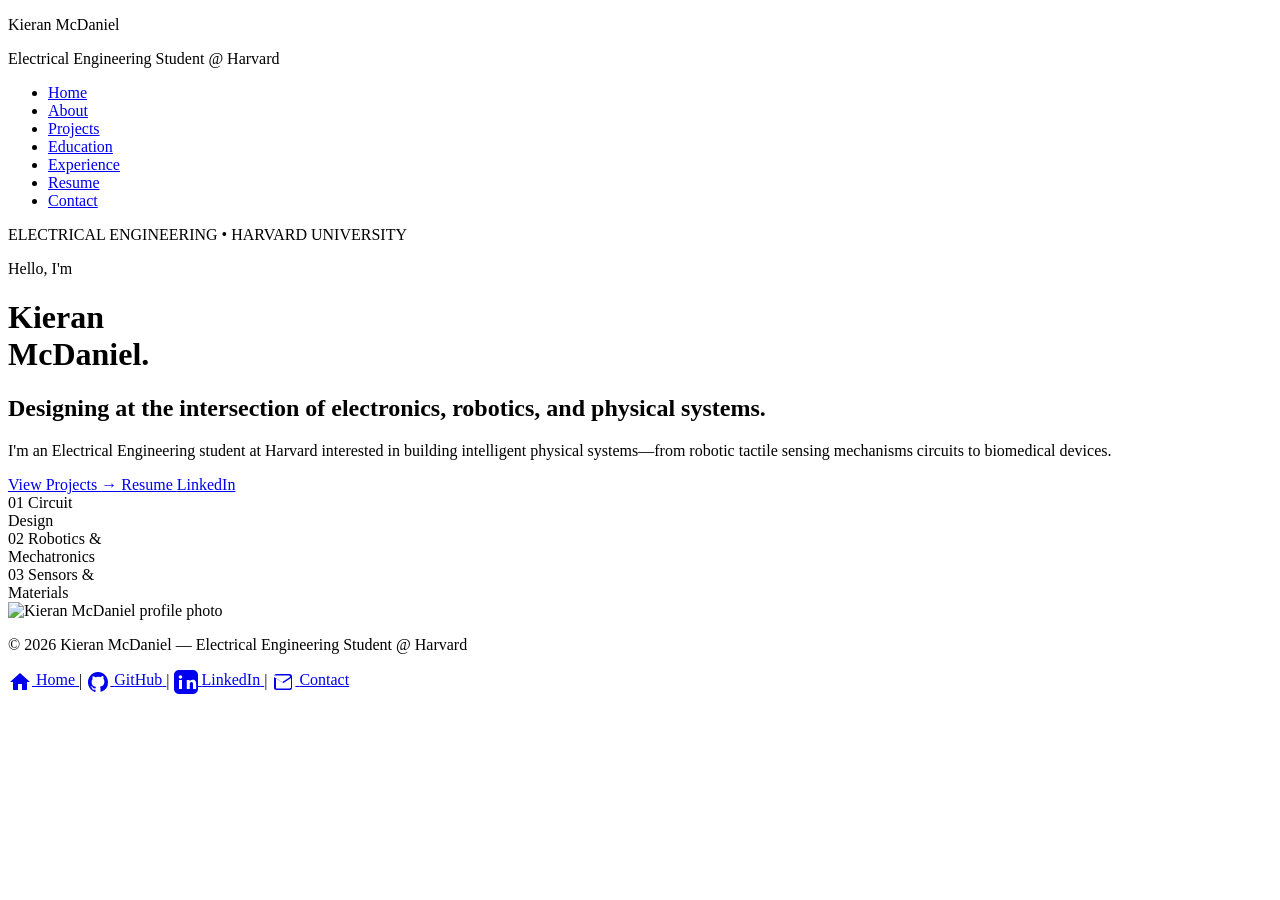
==== index.html @ 2b88a5a1 "Add files via upload" ====
<!DOCTYPE html>
<html lang="en">
<head>
  <meta charset="UTF-8">
  <meta name="viewport" content="width=device-width, initial-scale=1.0">
  <title>Homepage</title>
  <link rel="stylesheet" href="style.css">
</head>
<body>
  <div class="site-header">
    <div class="site-header-text">
      <p class="site-header-title">Kieran McDaniel</p>
      <span class="site-header-subtitle">Electrical Engineering Student @ Harvard</span>
    </div>
  </div>
  <nav class="nav-bar">
    <div class="nav-toggle" id="navToggle" aria-label="Open navigation" tabindex="0">
      <span></span>
      <span></span>
      <span></span>
    </div>
    <ul class="nav-tabs" id="navTabs">
      <li><a href="index.html">Home</a></li>
      <li><a href="about.html">About</a></li>
      <li><a href="projects.html">Projects</a></li>
      <li><a href="experience.html">Education</a></li>
      <li><a href="circuits.html">Experience</a></li>
      <li><a href="resume.html">Resume</a></li>
      <li><a href="contact.html">Contact</a></li>
    </ul>
  </nav>
  <script>
    const navToggle = document.getElementById('navToggle');
    const navTabs = document.getElementById('navTabs');
    navToggle.addEventListener('click', () => {
      navTabs.classList.toggle('open');
      if (window.innerWidth <= 700) {
        document.body.classList.toggle('menu-open', navTabs.classList.contains('open'));
      }
    });
    navToggle.addEventListener('keypress', (e) => {
      if (e.key === 'Enter' || e.key === ' ') {
        navTabs.classList.toggle('open');
      }
    });
    // Optional: close menu on link click (mobile UX)
    navTabs.querySelectorAll('a').forEach(link => {
      link.addEventListener('click', () => {
        if (window.innerWidth <= 700) navTabs.classList.remove('open');
      });
    });
  </script>

<div class="presentation">

  <!-- Subtle engineering background -->
  <div class="hero-grid"></div>

  <div class="intro-text">

    <div class="engineering-label">
      <span class="status-dot"></span>
      ELECTRICAL ENGINEERING • HARVARD UNIVERSITY
    </div>

    <p class="hero-intro">Hello, I'm</p>

    <h1>Kieran<br><span>McDaniel.</span></h1>

    <h2 class="hero-headline">
      Designing at the intersection of
      <span>electronics, robotics, and physical systems.</span>
    </h2>

    <p class="hero-description">
      I'm an Electrical Engineering student at Harvard interested in building
      intelligent physical systems—from robotic tactile sensing mechanisms circuits to biomedical devices.
    </p>


    <div class="intro-buttons">

      <a href="projects.html" class="intro-btn primary-btn">
        View Projects
        <span class="arrow">→</span>
      </a>

      <a href="resume.html" class="intro-btn">
        Resume
      </a>

      <a href="https://www.linkedin.com/in/kieran-mcdaniel-357561210/"
         target="_blank"
         class="intro-btn">
        LinkedIn
      </a>

    </div>

    <!-- Technical focus -->
    <div class="technical-focus">

      <div class="focus-item">
        <span class="focus-number">01</span>
        <span class="focus-text">Circuit<br>Design</span>
      </div>

      <div class="focus-item">
        <span class="focus-number">02</span>
        <span class="focus-text">Robotics &<br>Mechatronics</span>
      </div>

      <div class="focus-item">
        <span class="focus-number">03</span>
        <span class="focus-text">Sensors &<br>Materials</span>
      </div>

    </div>

  </div>

  <div class="hero-image-container">
    <img
        class="profile-pic"
        src="/Users/kieranmcdaniel/Documents/Portfolio/src/assets/pictures/pp.png"
        alt="Kieran McDaniel profile photo">
</div>
</div>

  <footer class="site-footer">
  <p>© 2026 Kieran McDaniel &mdash; Electrical Engineering Student @ Harvard</p>
  <p>
    <a href="index.html" class="footer-link">
      <svg width="24" height="24" fill="currentColor" viewBox="0 0 24 24" style="vertical-align:middle;"><path d="M10 20v-6h4v6h5v-8h3L12 3 2 12h3v8z"/></svg>
      <span class="footer-link-text">Home</span>
    </a> |
    <a href="https://github.com/ksmcdaniel" target="_blank" class="footer-link">
      <svg width="24" height="24" fill="currentColor" viewBox="0 0 24 24" style="vertical-align:middle;"><path d="M12 2C6.48 2 2 6.58 2 12.26c0 4.5 2.87 8.32 6.84 9.67.5.09.68-.22.68-.48 0-.24-.01-.87-.01-1.7-2.78.62-3.37-1.36-3.37-1.36-.45-1.18-1.1-1.5-1.1-1.5-.9-.63.07-.62.07-.62 1 .07 1.53 1.05 1.53 1.05.89 1.56 2.34 1.11 2.91.85.09-.66.35-1.11.63-1.37-2.22-.26-4.56-1.14-4.56-5.07 0-1.12.39-2.03 1.03-2.75-.1-.26-.45-1.3.1-2.7 0 0 .84-.28 2.75 1.05A9.38 9.38 0 0 1 12 6.84c.85.004 1.71.12 2.51.35 1.91-1.33 2.75-1.05 2.75-1.05.55 1.4.2 2.44.1 2.7.64.72 1.03 1.63 1.03 2.75 0 3.94-2.34 4.81-4.57 5.07.36.32.68.94.68 1.9 0 1.37-.01 2.47-.01 2.81 0 .27.18.58.69.48A10.01 10.01 0 0 0 22 12.26C22 6.58 17.52 2 12 2z"/></svg>
      <span class="footer-link-text">GitHub</span>
    </a> |
    <a href="https://www.linkedin.com/in/kieran-mcdaniel-357561210/" target="_blank" class="footer-link">
      <svg width="24" height="24" fill="currentColor" viewBox="0 0 24 24" style="vertical-align:middle;"><path d="M19 0h-14c-2.76 0-5 2.24-5 5v14c0 2.76 2.24 5 5 5h14c2.76 0 5-2.24 5-5v-14c0-2.76-2.24-5-5-5zm-11 19h-3v-9h3v9zm-1.5-10.28c-.97 0-1.75-.79-1.75-1.75s.78-1.75 1.75-1.75 1.75.79 1.75 1.75-.78 1.75-1.75 1.75zm15.5 10.28h-3v-4.5c0-1.08-.02-2.47-1.5-2.47-1.5 0-1.73 1.17-1.73 2.39v4.58h-3v-9h2.89v1.23h.04c.4-.75 1.38-1.54 2.84-1.54 3.04 0 3.6 2 3.6 4.59v4.72z"/></svg>
      <span class="footer-link-text">LinkedIn</span>
    </a> |
    <a href="contact.html" class="footer-link">
      <svg width="24" height="24" fill="currentColor" viewBox="0 0 24 24" style="vertical-align:middle;"><path d="M21 6.5a2.5 2.5 0 0 0-2.5-2.5h-13A2.5 2.5 0 0 0 3 6.5v11A2.5 2.5 0 0 0 5.5 20h13a2.5 2.5 0 0 0 2.5-2.5v-11zm-2.5-.5a.5.5 0 0 1 .5.5v.379l-8 5.333-8-5.333V6a.5.5 0 0 1 .5-.5h15zm.5 12a.5.5 0 0 1-.5.5h-13a.5.5 0 0 1-.5-.5V8.121l7.5 5 7.5-5V18z"/></svg>
      <span class="footer-link-text">Contact</span>
    </a>
  </p>
</footer>
</body>
</html>
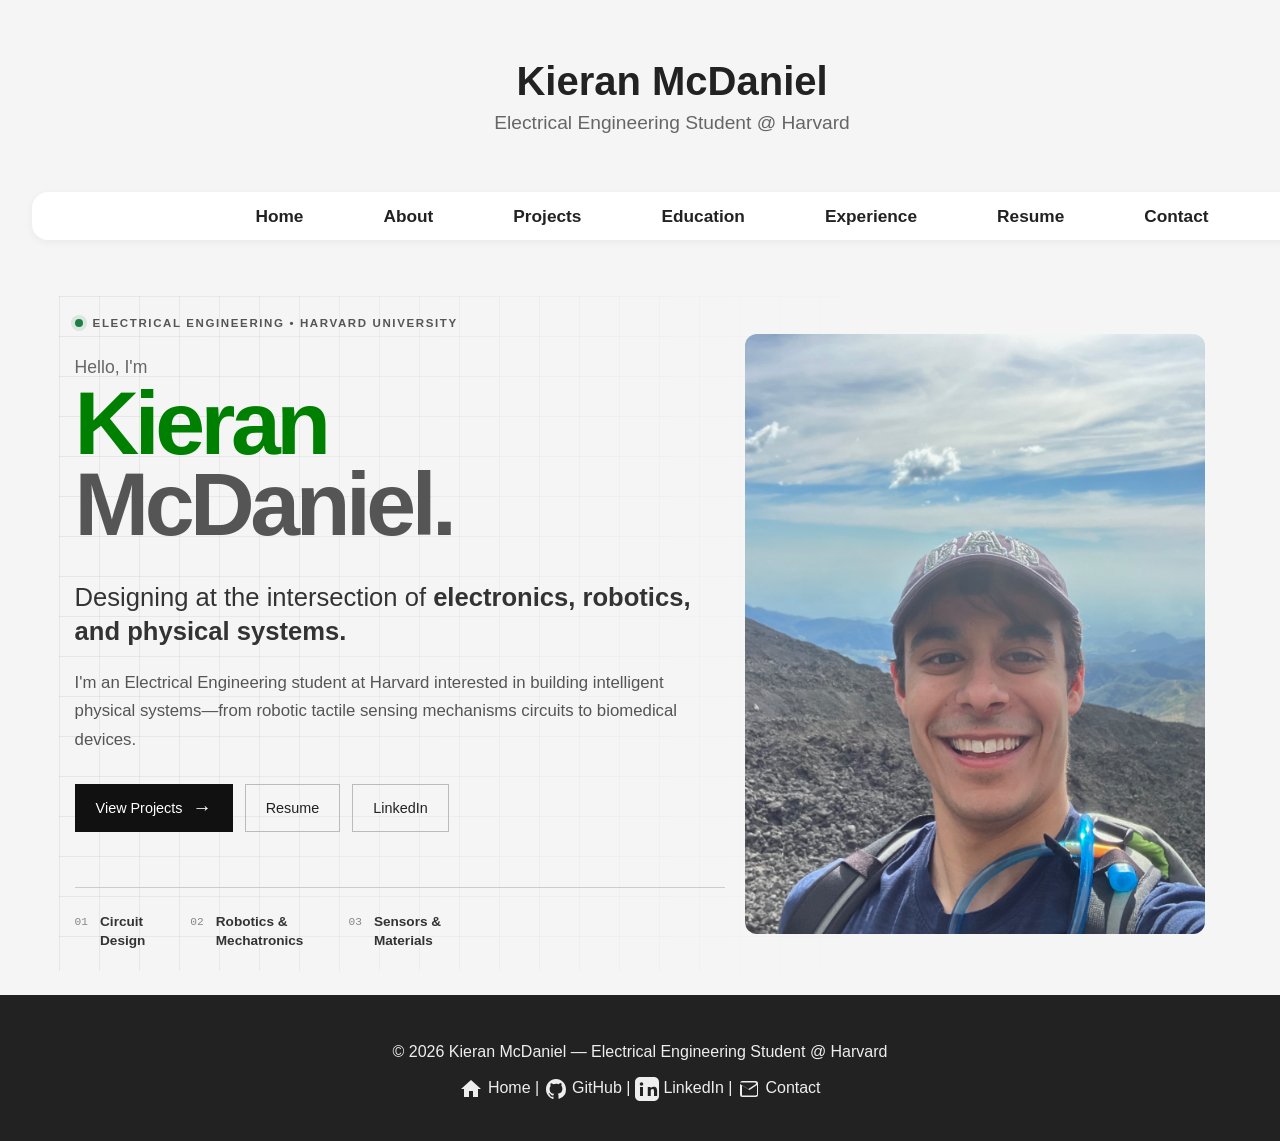
==== commit 70fe1cb1: "Add files via upload" ====
--- a/index.html
+++ b/index.html
@@ -122,7 +122,7 @@
   <div class="hero-image-container">
     <img
         class="profile-pic"
-        src="/Users/kieranmcdaniel/Documents/Portfolio/src/assets/pictures/pp.png"
+        src="pp.png"
         alt="Kieran McDaniel profile photo">
 </div>
 </div>
--- a/style.css
+++ b/style.css
@@ -0,0 +1,1803 @@
+/* Global box-sizing reset */
+html {
+  box-sizing: border-box;
+}
+*, *:before, *:after {
+  box-sizing: inherit;
+}
+
+@media (max-width: 600px) {
+  html, body {
+    overflow-x: hidden;
+  }
+  /* ensure contact sections never exceed viewport width */
+  .contact-page .contact-sections,
+  .contact-page .contact-sections * {
+    max-width: 100%;
+    box-sizing: border-box;
+  }
+}
+/* Individual project card */
+.project {
+    display: flex;
+    flex-direction: column;
+}
+
+.project-specs {
+    display: grid;
+    grid-template-columns: repeat(3, 1fr);
+    gap: 12px;
+    margin: 25px 0;
+}
+
+.spec-item {
+    padding: 16px;
+    border: 1px solid currentColor;
+    border-radius: 8px;
+}
+
+.spec-item strong {
+    display: block;
+    font-size: 1.4rem;
+    margin-bottom: 5px;
+}
+
+.spec-item span {
+    font-size: 0.85rem;
+    opacity: 0.75;
+}
+
+.project-details > div {
+    margin-top: 0;
+    margin-bottom: 20px;
+    max-width: 1400px;
+    margin: 0 auto;
+    padding: 0 50px;
+    box-sizing: border-box;
+}
+
+.project-details h4 {
+    margin-top: 0;
+    margin-bottom: 8px;
+}
+
+.project-overview + .project-overview {
+    margin-top: 15px;
+    margin-bottom: 15px;
+}
+
+.project-details p {
+    margin-top: 0;
+    margin-bottom: 12px;
+}
+
+@media (max-width: 768px) {
+    .project-specs {
+        grid-template-columns: repeat(2, 1fr);
+    }
+}
+
+/* =========================
+   HERO SECTION
+========================= */
+
+.presentation {
+    position: relative;
+    display: flex;
+    align-items: center;
+    justify-content: space-between;
+
+    min-height: 75vh;
+
+    padding: 80px 10%;
+    overflow: hidden;
+
+    gap: 80px;
+}
+
+
+/* =========================
+   ENGINEERING GRID
+========================= */
+
+.hero-grid {
+    position: absolute;
+    inset: 0;
+
+    background-image:
+        linear-gradient(
+            rgba(0, 0, 0, 0.06) 1px,
+            transparent 1px
+        ),
+        linear-gradient(
+            90deg,
+            rgba(0, 0, 0, 0.06) 1px,
+            transparent 1px
+        );
+
+    background-size: 40px 40px;
+
+    mask-image: linear-gradient(
+        to right,
+        black 0%,
+        transparent 75%
+    );
+
+    pointer-events: none;
+}
+
+
+/* =========================
+   INTRO TEXT
+========================= */
+
+.intro-text {
+    position: relative;
+    z-index: 2;
+
+    max-width: 720px;
+}
+
+
+.engineering-label {
+    display: flex;
+    align-items: center;
+    gap: 10px;
+
+    font-size: 0.72rem;
+    font-weight: 600;
+    letter-spacing: 0.14em;
+
+    margin-bottom: 28px;
+
+    color: #555;
+}
+
+
+.status-dot {
+    width: 8px;
+    height: 8px;
+
+    background: #1e7f43;
+    border-radius: 50%;
+
+    box-shadow: 0 0 0 4px rgba(30, 127, 67, 0.12);
+}
+
+
+.hero-intro {
+    font-size: 1.1rem;
+    margin-bottom: 5px;
+
+    color: #666;
+}
+
+
+.intro-text h1 {
+    font-size: clamp(4rem, 7vw, 7rem);
+    line-height: 0.9;
+
+    margin: 0;
+
+    font-weight: 700;
+    letter-spacing: -0.05em;
+}
+
+
+.intro-text h1 span {
+    color: #555;
+}
+
+
+.hero-headline {
+    max-width: 650px;
+
+    font-size: clamp(1.4rem, 2vw, 2rem);
+    line-height: 1.35;
+
+    margin-top: 35px;
+    margin-bottom: 20px;
+
+    font-weight: 500;
+}
+
+
+.hero-headline span {
+    font-weight: 650;
+}
+
+
+.hero-description {
+    max-width: 620px;
+
+    font-size: 1.05rem;
+    line-height: 1.7;
+
+    color: #555;
+
+    margin-bottom: 30px;
+}
+
+
+/* =========================
+   BUTTONS
+========================= */
+
+.intro-buttons {
+    display: flex;
+    flex-wrap: wrap;
+
+    gap: 12px;
+
+    margin-bottom: 55px;
+}
+
+
+.intro-btn {
+    display: inline-flex;
+    align-items: center;
+    gap: 10px;
+
+    padding: 12px 20px;
+
+    border: 1px solid #bbb;
+
+    text-decoration: none;
+    color: #222;
+
+    font-size: 0.9rem;
+    font-weight: 500;
+
+    transition:
+        background 0.2s ease,
+        color 0.2s ease,
+        transform 0.2s ease;
+}
+
+
+.intro-btn:hover {
+    transform: translateY(-2px);
+
+    background: #eee;
+}
+
+
+.primary-btn {
+    background: #111;
+    color: white;
+
+    border-color: #111;
+}
+
+
+.primary-btn:hover {
+    background: #333;
+}
+
+
+.arrow {
+    font-size: 1.2rem;
+
+    transition: transform 0.2s ease;
+}
+
+
+.primary-btn:hover .arrow {
+    transform: translateX(4px);
+}
+
+
+/* =========================
+   TECHNICAL FOCUS
+========================= */
+
+.technical-focus {
+    display: flex;
+
+    border-top: 1px solid #ccc;
+
+    padding-top: 25px;
+
+    gap: 45px;
+}
+
+
+.focus-item {
+    display: flex;
+    align-items: flex-start;
+
+    gap: 12px;
+}
+
+
+.focus-number {
+    font-size: 0.7rem;
+
+    color: #888;
+
+    font-family: monospace;
+
+    margin-top: 3px;
+}
+
+
+.focus-text {
+    font-size: 0.85rem;
+
+    line-height: 1.35;
+
+    font-weight: 600;
+}
+
+
+/* =========================
+   PROFILE IMAGE
+========================= */
+
+.profile-pic {
+    width: min(700px, 36vw); /* slightly smaller */
+    height: 600px;
+
+    object-fit: cover;
+
+    border-radius: 12px; /* rounds all four corners */
+    display: block;
+}
+
+
+/* Offset technical frame */
+
+
+
+/* =========================
+   IMAGE TAGS
+========================= */
+
+
+/* =========================
+   SUBTLE ANIMATIONS
+========================= */
+
+.intro-text {
+    animation: fadeUp 0.8s ease forwards;
+}
+
+
+.hero-image-container {
+    animation: fadeUp 0.8s ease 0.15s forwards;
+
+    opacity: 0;
+}
+
+
+@keyframes fadeUp {
+
+    from {
+        opacity: 0;
+        transform: translateY(20px);
+    }
+
+    to {
+        opacity: 1;
+        transform: translateY(0);
+    }
+
+}
+
+
+/* =========================
+   MOBILE
+========================= */
+
+@media (max-width: 900px) {
+
+    .presentation {
+        flex-direction: column;
+
+        align-items: flex-start;
+
+        padding: 60px 8%;
+
+        gap: 60px;
+    }
+
+
+    .image-frame {
+        width: min(450px, 80vw);
+    }
+
+
+    .technical-focus {
+        gap: 25px;
+    }
+
+}
+
+
+@media (max-width: 600px) {
+
+    .intro-text h1 {
+        font-size: 4rem;
+    }
+
+
+    .technical-focus {
+        flex-direction: column;
+
+        gap: 20px;
+    }
+
+
+    .hero-headline {
+        font-size: 1.35rem;
+    }
+
+}
+
+html, body {
+  height: 100%;
+}
+body {
+  display: flex;
+  flex-direction: column;
+  min-height: 100vh;
+  margin: 0;
+}
+
+/* main content grows to push footer down */
+.site-main,
+.presentation,
+.page-content {
+  flex: 1 0 auto;
+}
+/* 2 x 2 Photo Grid */ .photo-grid { display: grid; grid-template-columns: repeat(2, 1fr); gap: 25px; margin: 45px 0; } /* Individual photo */ .photo-card { position: relative; overflow: hidden; border-radius: 8px; cursor: pointer; background: #eee; } /* Image */ .photo-card img { width: 100%; height: 400px; display: cover; transition: transform 0.4s ease; } /* Caption overlay */ .photo-caption { position: absolute; bottom: 0; left: 0; right: 0; padding: 45px 25px 22px; color: white; background: linear-gradient( transparent, rgba(0, 0, 0, 0.85) ); opacity: 0; transform: translateY(15px); transition: opacity 0.3s ease, transform 0.3s ease; } /* Caption title */ .photo-caption h3 { margin: 0 0 6px; font-size: 1.2rem; } /* Caption text */ .photo-caption p { margin: 0; font-size: 0.95rem; line-height: 1.5; } /* Hover effects */ .photo-card:hover img { transform: scale(1.03); } .photo-card:hover .photo-caption { opacity: 1; transform: translateY(0); } /* Mobile */ @media (max-width: 650px) { .photo-grid { grid-template-columns: 1fr; gap: 20px; } }
+
+
+@media (max-width: 700px) {
+  .footer-link-text {
+    display: none;
+  }
+}
+
+body {
+  font-family: Arial, sans-serif;
+  text-align: center;
+  padding: 0 2rem 0;
+  background-color: #f5f5f5;
+  color: #333;
+}
+
+.nav-bar {
+  margin: 0 2rem 2rem;
+  max-width: 1400px;
+  min-width: 1400px;
+  margin-left: auto;
+  margin-right: auto;
+}
+
+.nav-tabs {
+  display: flex;
+  justify-content: center;
+  list-style: none;
+  padding: 0;
+  margin: 0 0 0 0;
+  background: #fff;
+  box-shadow: 0 2px 8px rgba(0,0,0,0.05);
+  transition: max-height 0.3s ease;
+  border-radius: 1rem;
+}
+
+/* Hamburger styles */
+.nav-toggle {
+  display: none;
+  position: absolute;
+  top: 1.5rem;
+  left: 1.5rem;
+  width: 2.5rem;
+  height: 2.5rem;
+  flex-direction: column;
+  justify-content: center;
+  align-items: center;
+  cursor: pointer;
+  z-index: 1001;
+}
+.nav-toggle span {
+  display: block;
+  width: 2rem;
+  height: 0.3rem;
+  margin: 0.3rem 0;
+  background: #333;
+  border-radius: 2px;
+  transition: 0.3s;
+}
+
+@media (max-width: 700px) {
+  /* remove body horizontal padding so centering uses full viewport */
+  body {
+    padding-left: 0;
+    padding-right: 0;
+  background: transparent;
+  color: #222;
+  border-radius: 8px;
+  font-weight: 700;
+  font-size: 1.08rem;
+  transition: background 0.2s, color 0.2s, transform 0.08s;
+  text-decoration: none;
+  box-shadow: none;
+  }
+
+  /* keep the hamburger fixed so it doesn't occupy layout width */
+  .nav-toggle {
+    position: fixed;
+  transform: translateY(-2px);
+    top: 1rem;
+    left: 1rem;
+/* Contact button styled like header nav button */
+.contact-btn {
+  display: inline-block;
+  padding: 1rem 2rem;
+  background: transparent;
+  color: #222;
+  border-radius: 8px;
+  font-weight: 700;
+  font-size: 1.08rem;
+  transition: background 0.2s, color 0.2s, transform 0.08s;
+  text-decoration: none;
+  box-shadow: none;
+  border: none;
+  cursor: pointer;
+}
+.contact-btn:hover {
+  background: #007bff;
+  color: #fff;
+  transform: translateY(-2px);
+}
+  }
+
+  /* ensure contact sections span full width then use internal padding for gutters */
+  .contact-sections {
+    width: 100%;
+    max-width: 400px;
+    padding: 0 1rem;
+    box-sizing: border-box;
+    margin: 2rem auto;
+  }
+
+  /* Force center visually by using calc and transform so it ignores the fixed nav-toggle */
+  .contact-sections {
+    left: 50%;
+    transform: translateX(-50%);
+    position: relative; /* allow left/transform without taking it out of flow */
+    max-width: 400px;
+    width: calc(100% - 2rem);
+  }
+}
+
+.nav-tabs {
+  flex-direction: row;
+  align-items: center;
+  max-height: none;
+  overflow: visible;
+  width: auto;
+}
+.nav-tabs.open {
+  max-height: none;
+}
+.nav-tabs li {
+  margin: 0 1.5rem;
+  width: auto;
+}
+.nav-tabs a {
+  padding: 1rem 2rem;
+  width: auto;
+  text-align: center;
+}
+.nav-toggle {
+  display: none;
+}
+body.menu-open {
+  overflow-x: hidden;
+}
+
+/* Mobile nav: show burger, collapse menu */
+@media (max-width: 700px) {
+  .nav-tabs {
+    flex-direction: column;
+    align-items: flex-start;
+    max-height: 0;
+    overflow: hidden;
+    margin: 0 0 2rem 0;
+    width: 100%;
+    box-shadow: none;
+    border-radius: 0;
+    background: #fff;
+    position: absolute;
+    top: 4.5rem;
+    left: 0;
+    right: 0;
+    z-index: 1000;
+  }
+  .nav-tabs.open {
+    max-height: 500px;
+    box-shadow: 0 2px 8px rgba(0,0,0,0.05);
+  }
+  .nav-tabs li {
+    margin: 0.5rem 1rem;
+    width: 100%;
+  }
+  .nav-tabs a {
+    padding: 1rem 1.5rem;
+    width: 100%;
+    text-align: left;
+  }
+  .nav-toggle {
+    display: flex;
+  }
+}
+
+h1 {
+  color: green;
+}
+
+/* Contact page sections layout */
+.contact-sections {
+  display: flex;
+  gap: 2rem;
+  justify-content: center;
+  align-items: flex-start;
+  margin: 2rem auto;
+  max-width: 900px;
+  width: 100%;
+  box-sizing: border-box;
+}
+.contact-form-section {
+  background: #fff;
+  padding: 2rem 1.5rem;
+  border-radius: 8px;
+  box-shadow: 0 2px 8px rgba(0,0,0,0.05);
+  /* allow the form column to grow and take remaining space */
+  flex: 1 1 350px;
+  min-width: 250px;
+}
+.contact-info-section {
+  background: #fff;
+  padding: 2rem 1.5rem;
+  border-radius: 8px;
+  box-shadow: 0 2px 8px rgba(0,0,0,0.05);
+  /* don't grow to match the form height; size to content */
+  flex: 0 1 320px;
+  min-width: 250px;
+  align-self: flex-start; /* keep it top-aligned */
+}
+.contact-form label {
+  display: block;
+  margin: 1rem 0 0.3rem 0;
+  font-weight: bold;
+}
+.contact-form input,
+.contact-form textarea {
+  width: 100%;
+  padding: 0.7rem;
+  margin-bottom: 1rem;
+  border: 1px solid #ccc;
+  border-radius: 4px;
+  font-size: 1rem;
+  box-sizing: border-box;
+}
+.contact-form button {
+  background: #222;
+  color: #fff;
+  border: none;
+  padding: 0.8rem 2rem;
+  border-radius: 4px;
+  font-size: 1rem;
+  cursor: pointer;
+  transition: background 0.2s;
+}
+.contact-form button:hover {
+  background: #444;
+}
+.contact-info-list {
+  list-style: none;
+  padding: 0;
+  margin: 1rem 0 0 0;
+  font-size: 1.1rem;
+}
+.contact-info-list li {
+  margin-bottom: 1rem;
+}
+
+/* Social link styles used in contact page */
+.contact-info-list .social-link {
+  display: inline-flex;
+  align-items: center;
+  gap: 0.4rem;
+  color: #222;
+  text-decoration: none;
+  font-weight: 600;
+}
+.contact-info-list .social-link svg {
+  color: #111;
+}
+.contact-info-list .social-link:hover {
+  text-decoration: underline;
+}
+
+@media (max-width: 800px) {
+  .contact-sections {
+    flex-direction: column;
+    gap: 1.5rem;
+    max-width: 400px;
+    width: 100%;
+    align-items: center;
+    margin: 0 auto;
+  }
+  .contact-form-section, .contact-info-section {
+    width: 100%;
+    max-width: 400px;
+    margin: 0 auto;
+  }
+  .contact-form {
+    display: flex;
+    flex-direction: column;
+    align-items: center;
+    width: 100%;
+  }
+  .contact-form label,
+  .contact-form input,
+  .contact-form textarea,
+  .contact-form button {
+    width: 100%;
+    max-width: 350px;
+    margin: 0 auto;
+  }
+}
+
+/* define UI vars */
+:root {
+  --burger-w: 2.5rem;
+  --center-adjust: 0px; /* tweak this if center needs nudging */
+}
+
+@media (max-width: 700px) {
+  .nav-toggle {
+    width: var(--burger-w);
+    height: calc(var(--burger-w) * 1);
+  }
+
+  /* Force center visually by compensating for half the burger width */
+  .contact-sections {
+    position: relative;
+    left: 50%;
+    transform: translateX(calc(-50% - (var(--burger-w) / 2) + var(--center-adjust)));
+    max-width: 400px;
+    width: calc(100% - 2rem);
+  }
+}
+
+/* Scoped contact-page fixes */
+.contact-page .page-content {
+  max-width: 900px;
+  margin: 0 auto;
+  padding: 0 1rem;
+  box-sizing: border-box;
+}
+.contact-page .contact-sections {
+  position: static;
+  left: auto;
+  transform: none;
+  width: 100%;
+  max-width: 900px;
+  margin: 2rem auto;
+  padding: 0;
+  box-sizing: border-box;
+}
+
+/* Prevent horizontal overflow on contact page (do not include footer) */
+.contact-page .page-content,
+.contact-page .contact-sections {
+  max-width: 100%;
+  overflow-x: hidden;
+}
+
+/* Desktop nav link styles */
+@media (min-width: 701px) {
+  .nav-tabs a {
+    background: transparent;
+    color: #222;
+    padding: 0.6rem 1rem;
+    border-radius: 6px;
+    transition: background 0.2s, color 0.2s, transform 0.08s;
+    text-decoration: none;
+    box-shadow: none;
+    font-weight: 700;
+  }
+  .nav-tabs a:hover {
+    background: #007bff;
+    color: #fff;
+    transform: translateY(-2px);
+  }
+  .nav-tabs a:focus {
+    outline: 2px solid #0056b3;
+    outline-offset: 2px;
+  }
+  .nav-tabs li + li {
+    margin-left: 1rem;
+  }
+}
+
+/* Mobile nav link styles (improve appearance inside the hamburger menu) */
+@media (max-width: 700px) {
+  .nav-tabs a {
+    display: block; /* ensure full clickable row */
+    color: #222;
+    font-size: 1.05rem;
+    font-weight: 600;
+    padding: 1rem 1.5rem;
+    text-decoration: none;
+    border-radius: 8px;
+    transition: background 0.15s ease, color 0.15s ease, transform 0.08s ease;
+  }
+  .nav-tabs a:hover {
+    background: rgba(0,0,0,0.04);
+    color: #111;
+  }
+  .nav-tabs a:focus {
+    outline: 3px solid rgba(0,123,255,0.25);
+    outline-offset: 2px;
+  }
+  /* mark current/active link if present on mobile */
+  .nav-tabs li.active a,
+  .nav-tabs a.active,
+  .nav-tabs a[aria-current="page"] {
+    background: #007bff;
+    color: #fff;
+  }
+}
+
+/* Desktop improvements: larger tabs and full-fitting active background */
+@media (min-width: 701px) {
+  .nav-tabs a {
+    font-size: 1.08rem; /* slightly larger for desktop */
+    padding: 0.85rem 1.25rem; /* increase padding so background fully covers the tab */
+    display: inline-block; /* allow background to hug the text */
+  }
+  /* Active / current page states */
+  .nav-tabs li.active a,
+  .nav-tabs a.active,
+  .nav-tabs a[aria-current="page"] {
+    background: #007bff;
+    color: #fff;
+    box-shadow: 0 6px 18px rgba(0,123,255,0.12);
+    transform: none;
+  }
+}
+
+/* Resume viewer styles */
+.resume-viewer p {
+  color: #444;
+  margin-bottom: 0.5rem;
+}
+
+.viewer-controls .button {
+  display: inline-block;
+  background: #222;
+  color: #fff;
+  padding: 0.5rem 0.9rem;
+  border-radius: 6px;
+  text-decoration: none;
+  font-weight: 600;
+}
+
+.viewer-controls .button:hover { background: #444; }
+
+@media (max-width: 700px) {
+  .pdf-embed iframe { height: 60vh; }
+}
+
+/* Experiences Article styles */
+
+.experience-list {
+  max-width: 1000px;
+  margin: 2rem auto;
+  padding: 0 1rem;
+  display: flex;
+  flex-direction: column;
+  gap: 1.5rem;
+}
+.experience-item {
+  display: flex;
+  flex-direction: column;
+  text-align: center;
+  align-items: center;
+  gap: 1rem;
+  background: #fff;
+  padding: 1rem;
+  border-radius: 8px;
+  box-shadow: 0 2px 10px rgba(0,0,0,0.03);
+}
+
+.company-logo {
+  width: 84px;
+  height: 84px;
+  object-fit: contain;
+  border-radius: 8px;
+  background: #fafafa;
+  padding: 8px;
+  flex: 0 0 84px;
+}
+.experience-content {
+    width: 90%;
+    display: flex;
+    flex-direction: column;
+    align-items: center;
+    text-align: center;
+
+    box-sizing: border-box;
+}
+
+.experience-content .role {
+  margin:  0 0 0.25rem 0;
+}
+
+.experience-content p {
+  text-align: left;
+}
+
+.experience-content .meta {
+  color: #666;
+  font-size: 0.95rem;
+  margin-bottom: 0.1rem;
+  margin-top: 0;
+}
+.experience-content ul {
+  margin: 0.5rem 0 0 1rem;
+  text-align: left;
+}
+
+@media (max-width: 700px) {
+  .experience-item {
+    flex-direction: row;
+    gap: 0.75rem;
+  }
+  .company-logo {
+    width: 64px;
+    height: 64px;
+    flex: 0 0 64px;
+  }
+}
+
+/* Education Article styles */
+
+.education-list {
+  max-width: 1000px;
+  margin: 2rem auto;
+  padding: 0 1rem;
+  display: flex;
+  flex-direction: column;
+  gap: 1.5rem;
+}
+
+.education-item {
+  display: flex;
+  gap: 1rem;
+  align-items: flex-start;
+  background: #fff;
+  padding: 1rem;
+  border-radius: 8px;
+  box-shadow: 0 2px 10px rgba(0,0,0,0.03);
+}
+
+.edu-logo {
+  width: 84px;
+  height: 84px;
+  object-fit: contain;
+  border-radius: 8px;
+  background: #fafafa;
+  padding: 8px;
+  flex: 0 0 84px;
+}
+
+.education-content {
+  flex: 1 1 auto;
+}
+
+.education-content p {
+  text-align: left;
+}
+
+.education-content .role,
+.education-content h3 {
+  margin: 0 0 0.25rem 0;
+}
+
+.education-content .meta {
+  color: #666;
+  font-size: 0.95rem;
+  margin-bottom: 0.1rem;
+  margin-top: 0;
+}
+
+.education-content ul {
+  margin: 0.5rem 0 0 1rem;
+    text-align: left;
+}
+
+@media (max-width: 700px) {
+  /* When stacked on small screens, keep education items top-aligned for readability */
+  .education-item {
+    flex-direction: row;
+    gap: 0.75rem;
+  }
+  .edu-logo {
+    width: 64px;
+    height: 64px;
+    flex: 0 0 64px;
+  }
+}
+
+.single-photo img {
+  width: 100%;
+  height: auto;
+  display: block;
+  border-radius: 8px;
+  margin: 0;
+  padding: 0;
+}
+
+.single-photo-caption {
+  text-align: center;
+  margin: 50 !important;
+  padding: 10 !important;
+  margin-bottom: 50px
+}
+
+.research-experience-item {
+    max-height: 800px;
+    overflow-y: auto;
+    overflow-x: hidden;
+}
+
+.three-photo-row { display: grid; grid-template-columns: repeat(3, 1fr); gap: 20px; width: 100%; margin: 20px 0; } .three-photo { position: relative; height: 280px; overflow: hidden; border-radius: 8px; cursor: pointer; background: #eee; } .three-photo img { width: 100%; height: 100%; object-fit: cover; display: block; transition: transform 0.4s ease; } /* Caption overlay */ .three-photo-caption { position: absolute; bottom: 0; left: 0; right: 0; padding: 50px 20px 20px; color: white; background: linear-gradient( transparent, rgba(0, 0, 0, 0.85) ); opacity: 0; transform: translateY(15px); transition: opacity 0.3s ease, transform 0.3s ease; } .three-photo-caption h3 { margin: 0 0 6px; font-size: 1.2rem; } .three-photo-caption p { margin: 0; font-size: 0.9rem; line-height: 1.5; } /* Hover effect */ .three-photo:hover img { transform: scale(1.05); } .three-photo:hover .three-photo-caption { opacity: 1; transform: translateY(0); } /* Mobile */ @media (max-width: 700px) { .three-photo-row { grid-template-columns: 1fr; } .three-photo { height: 300px; } }
+/* =========================================
+   PROJECTS PAGE
+   ========================================= */
+
+.projects-section {
+  max-width: 1100px;
+  margin: 0 auto;
+  padding: 70px 30px;
+}
+
+.projects-title {
+  font-size: 3rem;
+  margin-bottom: 20px;
+}
+
+.projects-intro {
+  max-width: 750px;
+  font-size: 1.15rem;
+  line-height: 1.7;
+  margin-bottom: 70px;
+}
+
+
+/* =========================================
+   GENERAL PROJECT STYLES
+   ========================================= */
+
+.project-label {
+  font-size: 0.75rem;
+  letter-spacing: 2px;
+  font-weight: 700;
+  opacity: 0.65;
+  margin-bottom: 10px;
+}
+
+.project-role {
+  font-weight: bold;
+  font-size: 1rem;
+  opacity: 1;
+  margin-top: -10px;
+  margin-bottom: 25px;
+}
+
+.project-description {
+  font-size: 1.1rem;
+  line-height: 1.7;
+}
+
+
+/* =========================================
+   FEATURED PROJECT
+   ========================================= */
+
+.featured-project {
+  margin-bottom: 100px;
+}
+
+.featured-project h2 {
+  font-size: 2.4rem;
+  margin: 0 0 10px;
+}
+
+.featured-project-image {
+  width: 100%;
+  margin: 35px 0;
+  border-radius: 8px;
+  overflow: hidden;
+}
+
+.featured-project-image img {
+  width: 100%;
+  display: block;
+}
+
+.project-text {
+  max-width: 850px;
+  line-height: 1.7;
+  margin-bottom: 50px;
+}
+
+.project-text h3 {
+  margin-top: 35px;
+  font-size: 1.4rem;
+}
+
+
+/* =========================================
+   PROJECT MEDIA
+   ========================================= */
+
+.project-media-grid {
+  display: grid;
+  grid-template-columns: repeat(2, 1fr);
+  gap: 25px;
+  margin-top: 20px;
+  margin-bottom: 10px;
+}
+
+.project-media-grid img {
+  width: 100%;
+  display: block;
+  border-radius: 8px;
+}
+
+.media-caption {
+  font-size: 0.85rem;
+  opacity: 0.65;
+  margin-top: 8px;
+}
+
+
+/* =========================================
+   LARGE PROJECT CARDS
+   ========================================= */
+
+.project-card-large {
+  margin: 100px 0;
+  padding-top: 70px;
+  border-top: 1px solid rgba(0, 0, 0, 0.15);
+}
+
+.project-card-content {
+  display: grid;
+  grid-template-columns: 1fr 1fr;
+  gap: 60px;
+  align-items: center;
+}
+
+.project-card-content.reverse {
+  grid-template-columns: 1fr 1fr;
+}
+
+.project-card-content h2 {
+  font-size: 2rem;
+  margin: 0 0 10px;
+}
+
+.project-card-content p {
+  line-height: 1.7;
+}
+
+.project-image {
+  overflow: hidden;
+  border-radius: 8px;
+}
+
+.project-image img {
+  width: 100%;
+  display: block;
+  transition: transform 0.4s ease;
+}
+
+.project-image:hover img {
+  transform: scale(1.03);
+}
+
+
+/* =========================================
+   SMALL PROJECTS
+   ========================================= */
+
+.selected-projects {
+  margin-top: 120px;
+  padding-top: 70px;
+  border-top: 1px solid rgba(0, 0, 0, 0.15);
+}
+
+.selected-projects > h2 {
+  font-size: 2rem;
+}
+
+.selected-projects > p {
+  max-width: 700px;
+  line-height: 1.7;
+  margin-bottom: 40px;
+}
+
+.small-project-grid {
+  display: grid;
+  grid-template-columns: repeat(2, 1fr);
+  gap: 25px;
+}
+
+.small-project {
+  position: relative;
+  overflow: hidden;
+  border-radius: 8px;
+  background: #eee;
+}
+
+.small-project img {
+  width: 100%;
+  display: block;
+  transition: transform 0.4s ease;
+}
+
+.small-project:hover img {
+  transform: scale(1.03);
+}
+
+.small-project-info {
+  padding: 20px;
+}
+
+.small-project-info h3 {
+  margin: 0 0 8px;
+  font-size: 1.2rem;
+}
+
+.small-project-info p {
+  margin: 0;
+  line-height: 1.5;
+  font-size: 0.9rem;
+}
+
+
+/* =========================================
+   MOBILE
+   ========================================= */
+
+@media (max-width: 800px) {
+
+  .projects-section {
+    padding: 50px 20px;
+  }
+
+  .projects-title {
+    font-size: 2.4rem;
+  }
+
+  .project-card-content,
+  .project-card-content.reverse {
+    grid-template-columns: 1fr;
+    gap: 30px;
+  }
+
+  .project-media-grid {
+    grid-template-columns: 1fr;
+  }
+
+  .small-project-grid {
+    grid-template-columns: 1fr;
+  }
+
+}
+
+@media (max-width: 550px) {
+
+  .featured-project h2 {
+    font-size: 2rem;
+  }
+
+  .project-card-content h2 {
+    font-size: 1.7rem;
+  }
+
+  .projects-intro {
+    font-size: 1rem;
+  }
+
+}
+
+/* Contact grid/cards */
+.contact-grid {
+  display: grid;
+  grid-template-columns: 1fr; /* force single column (stacked) on desktop) */
+  gap: 1rem;
+  max-width: 1000px;
+  margin: 0 auto 1.5rem auto;
+}
+.contact-card {
+  background: #fff;
+  padding: 1rem;
+  border-radius: 8px;
+  box-shadow: 0 2px 8px rgba(0,0,0,0.04);
+  text-align: center;
+}
+.contact-card .card-icon {
+  margin-bottom: 0.6rem;
+  color: #222;
+}
+.card-link {
+  display: block;
+  font-size: 1.05rem;
+  font-weight: 700;
+  color: #222;
+  text-decoration: none;
+  margin-bottom: 0.25rem;
+}
+.card-link:hover { text-decoration: underline; }
+.card-label {
+  font-size: 0.9rem;
+  color: #666;
+}
+
+/* Resume toolbar removed; viewer controls are inline in the HTML */
+
+/* Presentation (profile picture + text) */
+.presentation {
+  display: flex;
+  align-items: left;
+  gap: 1.25rem;
+  /* allow presentation to span wide so image can use vw sizing */
+  max-width: 1200px;
+  margin: 1.5rem auto;
+  padding: 1rem;
+  box-sizing: border-box;
+}
+.presentation .profile-image {
+  /* make image roughly half the viewport width but clamp it for very wide/narrow screens */
+  width: clamp(220px, 48vw, 560px);
+  height: clamp(220px, 48vw, 560px);
+  flex: 0 0 auto; /* fixed visual size coming from width/height */
+  border-radius: 12px; /* use rounded rectangle for large image; change to 50% for circle */
+  object-fit: cover;
+  background: #fafafa;
+  padding: 4px;
+}
+
+
+
+.presentation .profile-text {
+  flex: 1 1 0;
+    text-align: left;
+}
+
+.presentation .intro-text {
+  text-align: left !important;
+}
+
+
+/* Small screens: stack vertically and center */
+@media (max-width: 700px) {
+  .presentation {
+    flex-direction: column;
+    align-items: center;
+    gap: 0.75rem;
+    padding: 0.75rem;
+  }
+}
+
+  /* Project Article style*/
+:root{
+  --bg: #ffffff;
+  --card: #fbfcfe;
+  --muted: #6b7280;
+  --text: #0f1724;
+  --accent: #0a66c2;
+  --accent-600: #0956a8;
+  --radius: 10px;
+  --gap: 1rem;
+  --elevation: 0 6px 18px rgba(12, 20, 30, 0.06);
+}
+
+/* Project article base */
+article.project {
+  background: linear-gradient(180deg, var(--card), var(--bg));
+  border: 1px solid rgba(15,23,36,0.06);
+  box-shadow: var(--elevation);
+  border-radius: var(--radius);
+  padding: 1.25rem;
+  margin: 1.5rem auto;
+  max-width: 1200px;
+  width: 95%;
+  color: var(--text);
+  line-height: 1.45;
+  overflow: visible;
+  box-sizing: border-box;
+}
+
+
+.project-header {
+  grid-column: 1 / -1;          /* span across both columns */
+  display: flex;
+  flex-direction: column;
+  align-items: center;           /* center everything horizontally */
+  justify-content: center;
+  text-align: center;
+  width: 100%;
+  margin: 0 auto;
+  padding: 0 1rem 1.25rem;
+  margin-bottom: 1.25rem;
+  border-bottom: 1px solid rgba(15, 23, 36, 0.15);
+}
+
+.project-header h2,
+.project-header p {
+  margin-left: auto;
+  margin-right: auto;
+}
+
+.project-title {
+  font-size: 1.35rem;
+  margin: 0 0 0.35rem 0;
+  font-weight: 600;
+  text-align: center;
+}
+
+.project-meta {
+  font-size: 0.9rem;
+  color: var(--muted);
+  margin: 0 0 0.75rem 0;
+  text-align: center;
+}
+
+.project-summary {
+  max-width: 850px;
+  margin: 0 auto;
+  text-align: center;
+}
+
+
+.project-columns {
+    display: grid;
+    grid-template-columns: 1.5fr 1fr;
+    gap: 40px;
+    align-items: start;
+
+    /* Both columns scroll together */
+    max-height: 700px;
+    overflow-y: auto;
+    overflow-x: hidden;
+}
+
+.project-column {
+    display: flex;
+    flex-direction: column;
+    gap: 20px;
+    min-width: 0;
+}
+
+.project-section {
+    margin: 0;
+    padding: 0;
+}
+
+.project-section h2 {
+    margin: 0 0 10px 0;
+}
+
+.project-section p {
+    margin: 0;
+}
+
+/* Media */
+.project-media {
+  margin: 0.75rem 0;
+  border-radius: 8px;
+  max-width: 100%;
+  overflow: hidden;
+  flex-shrink: 0;
+}
+.project-media img {
+  display: block;
+  width: 100%;
+  height: auto;
+  max-width: 100%;
+  object-fit: cover;
+  border-radius: 6px;
+}
+.project-media figcaption{
+  font-size: 0.85rem;
+  color: var(--muted);
+  margin-top: 0.4rem;
+}
+
+/* Summary */
+.project-summary{
+  margin: 0.5rem 0 0.75rem;
+  font-weight: 400;
+}
+
+
+/* Details layout */
+.project-details {
+  margin-top: 0.5rem;
+  display: grid;
+  gap: 0.75rem;
+  max-width: 100%;
+  overflow-wrap: break-word;
+}
+
+.project-details h4{
+  margin: 18px 0 6px;
+  font-size: 1.05rem;
+}
+
+.project-column h4:first-child {
+    margin-top: 0;
+}
+
+.project-column p {
+    margin: 0 0 10px;
+}
+
+
+/* Key feature list */
+.project-features ul{
+
+  margin: 0;
+  padding-left: 1.2rem;
+  text-align: left;
+}
+.project-features li { break-inside: avoid; }
+
+@media (min-width: 880px) {
+  /* show features list in two columns on wide screens */
+  .project-features ul {
+    column-count: 2;
+    column-gap: 1.25rem;
+  }
+  .project-features li { break-inside: avoid-column; }
+}
+.project-tech ul{
+  margin: 0;
+  padding-left: 1.2rem;
+}
+
+.project-footer{
+  margin-top: 3rem;
+  border-top: 1px dashed rgba(15,23,36,0.04);
+  padding-top: 0rem;
+}
+.project-footer{
+  grid-column: 1 / -1;
+  grid-row: 100;
+  align-self: center;
+  background: transparent; /* avoid inheriting the site footer background */
+  border-top: 1px dashed rgba(15,23,36,0.04);
+}
+
+
+/* Tech badges */
+.tech-list{
+  display: flex;
+  gap: 0.5rem;
+  flex-wrap: wrap;
+  list-style: none;
+  padding: 0;
+  margin: 0;
+  justify-content: center;
+}
+.tech-list li{
+  background: rgba(10,102,194,0.08);
+  color: var(--accent-600);
+  border-radius: 999px;
+  padding: 0.25rem 0.6rem;
+  font-size: 0.85rem;
+}
+
+/* Role & links */
+.project-role p{ margin: 0 2rem; color: var(--muted); }
+.project-links{
+  display: flex;
+  gap: 0.6rem;
+  flex-wrap: wrap;
+  margin-top: 0.6rem;
+  justify-content: center;
+}
+
+/* Buttons */
+.btn{
+  display: inline-flex;
+  align-items: center;
+  gap: 0.5rem;
+  padding: 0.45rem 0.7rem;
+  border-radius: 8px;
+  text-decoration: none;
+  color: var(--accent-600);
+  border: 2px solid rgba(10,102,194,0.18);
+  background: transparent;
+  font-weight: 600;
+  font-size: 0.9rem;
+  transition: transform 120ms ease, box-shadow 120ms ease;
+}
+.btn:focus-visible,
+.btn:focus{
+  outline: 3px solid rgba(10,102,194,0.18);
+  outline-offset: 2px;
+}
+.btn:hover{ transform: translateY(-2px); box-shadow: 0 6px 14px rgba(10,102,194,0.06); }
+
+.btn-primary{
+  background: linear-gradient(180deg, var(--accent), var(--accent-600));
+  color: #fff;
+  border: none;
+}
+.btn-primary:hover{ box-shadow: 0 8px 20px rgba(10,102,194,0.18); }
+
+.project-stats{ color: var(--muted); font-size: 0.9rem; margin: 0; }
+
+/* Accessibility helper */
+.sr-only{
+  position: absolute !important;
+  width: 1px !important;
+  height: 1px !important;
+  padding: 0 !important;
+  margin: -1px !important;
+  overflow: hidden !important;
+  clip: rect(0, 0, 0, 0) !important;
+  white-space: nowrap !important;
+  border: 0 !important;
+}
+
+
+@media (max-width: 880px) {
+  article.project {
+    padding: 1rem;
+    width: 92%;
+  }
+  
+  .project-media {
+    margin: 0.5rem 0;
+  }
+}
+
+.about-section {
+  max-width: 800px;
+  margin: 2rem auto;
+  padding: 0 1rem;
+  box-sizing: border-box;
+  text-align: center;
+  background: #fff;
+  padding: 2rem 1.5rem;
+  border-radius: 8px;
+  box-shadow: 0 2px 8px rgba(0,0,0,0.05);
+  flex: 0 1 320px;
+}
+
+.about-title {
+  font-size: 1.5rem;
+  margin-bottom: 0.5rem;
+  color: #222;
+}
+
+/* Site header section content */
+.site-header {
+  position: relative;
+  display: flex;
+  align-items: center;
+  justify-content: center;
+  text-align: center;
+
+  margin-top: 1rem;
+  margin-bottom: 1rem;
+
+  min-height: 160px;
+  width: 100vw;
+
+  overflow: hidden;
+  box-sizing: border-box;
+  padding: 2rem;
+}
+
+.site-header-text {
+  position: relative;
+  z-index: 1;
+
+  display: flex;
+  flex-direction: column;
+  align-items: center;
+  justify-content: center;
+
+  width: 100%;
+  max-width: 42rem;
+
+  text-align: center;
+}
+
+.site-header-title {
+  font-size: 2.5rem;
+  font-weight: bold;
+  margin: 0;
+  color: #222;
+  text-align: center;
+}
+
+.site-header-subtitle {
+  font-size: 1.2rem;
+  color: #666;
+  margin: 0.5rem 0 0;
+  text-align: center;
+}
+
+.site-header-profile-picture {
+  position: absolute;
+  right: 6rem;
+  top: 50%;
+  transform: translateY(-50%);
+
+  width: 140px;
+  height: 140px;
+
+  border-radius: 50%;
+  object-fit: cover;
+  z-index: 1;
+}
+
+@media (max-width: 700px) {
+  .site-header {
+    display: block;
+    min-height: auto;
+    padding: 2rem 1rem;
+  }
+
+  .site-header-text {
+    max-width: 100%;
+  }
+
+  .site-header-profile-picture {
+    position: static;
+    transform: none;
+    display: block;
+    margin: 1rem auto 0;
+  }
+}
+
+/* Site footer section content */
+
+.site-footer {
+  background: #222;
+  color: #eee;
+  padding: 2rem 1rem 1.5rem 1rem;
+  text-align: center;
+  margin-top: auto;
+  font-size: 1rem;
+  position: relative;
+  left: 50%;
+  right: 50%;
+  margin-left: -50vw;
+  margin-right: -50vw;
+  width: 100vw;
+  box-sizing: border-box;
+  border-radius: 0;
+}
+
+.site-footer a {
+  text-decoration: none;
+  color: #eee;
+}
+
+
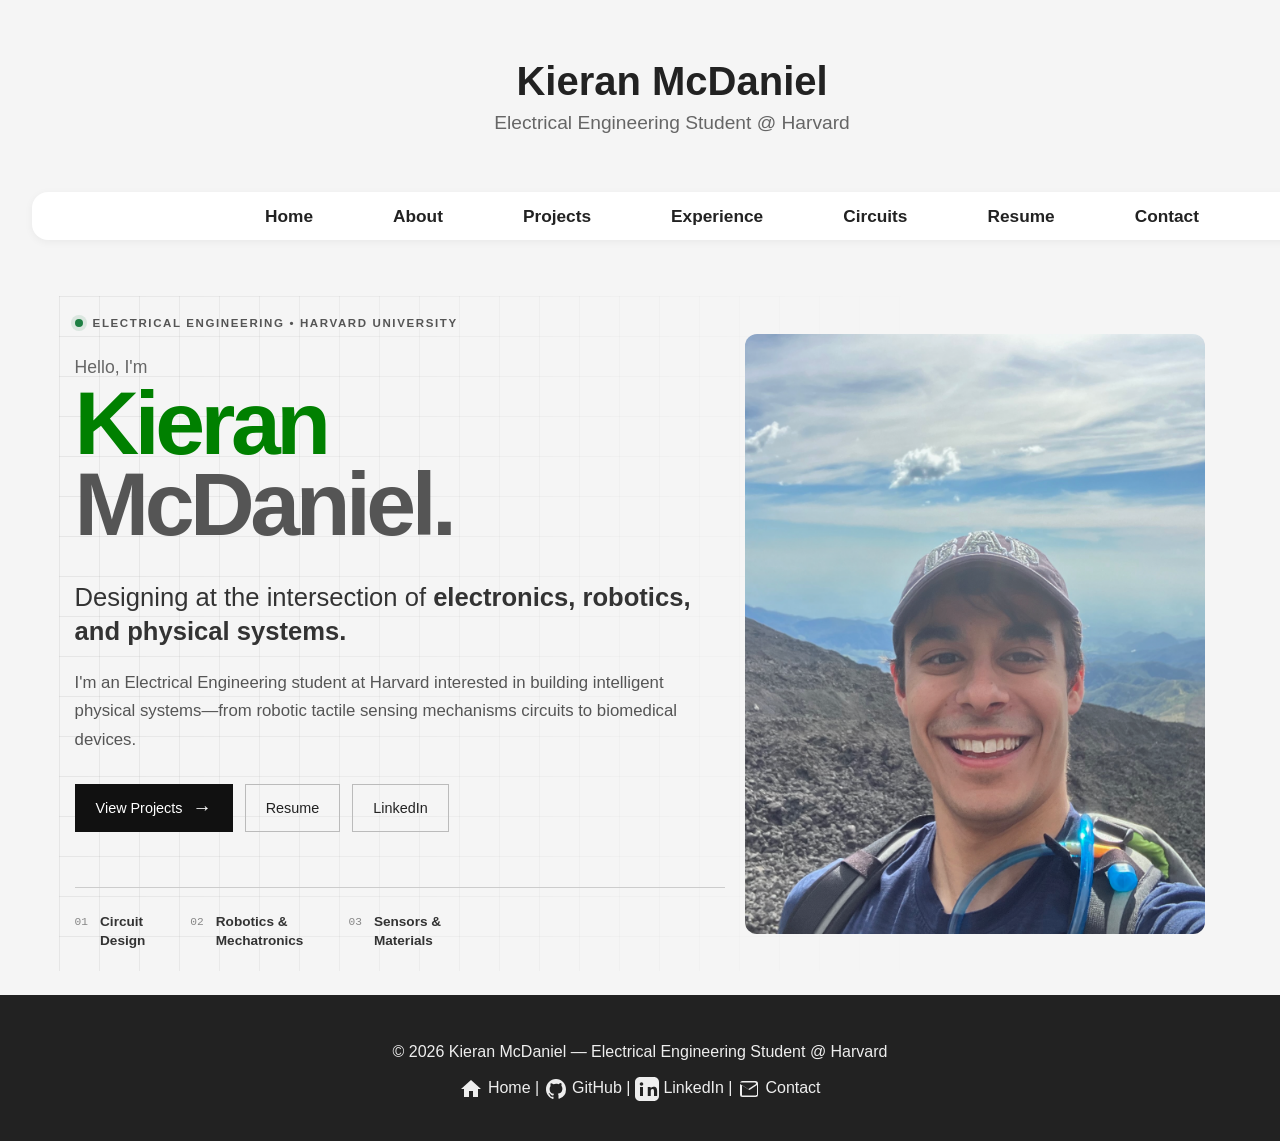
==== commit cf50741e: "Update index.html" ====
--- a/index.html
+++ b/index.html
@@ -23,8 +23,8 @@
       <li><a href="index.html">Home</a></li>
       <li><a href="about.html">About</a></li>
       <li><a href="projects.html">Projects</a></li>
-      <li><a href="experience.html">Education</a></li>
-      <li><a href="circuits.html">Experience</a></li>
+      <li><a href="experience.html">Experience</a></li>
+      <li><a href="circuits.html">Circuits</a></li>
       <li><a href="resume.html">Resume</a></li>
       <li><a href="contact.html">Contact</a></li>
     </ul>
@@ -149,4 +149,4 @@
   </p>
 </footer>
 </body>
-</html>+</html>
